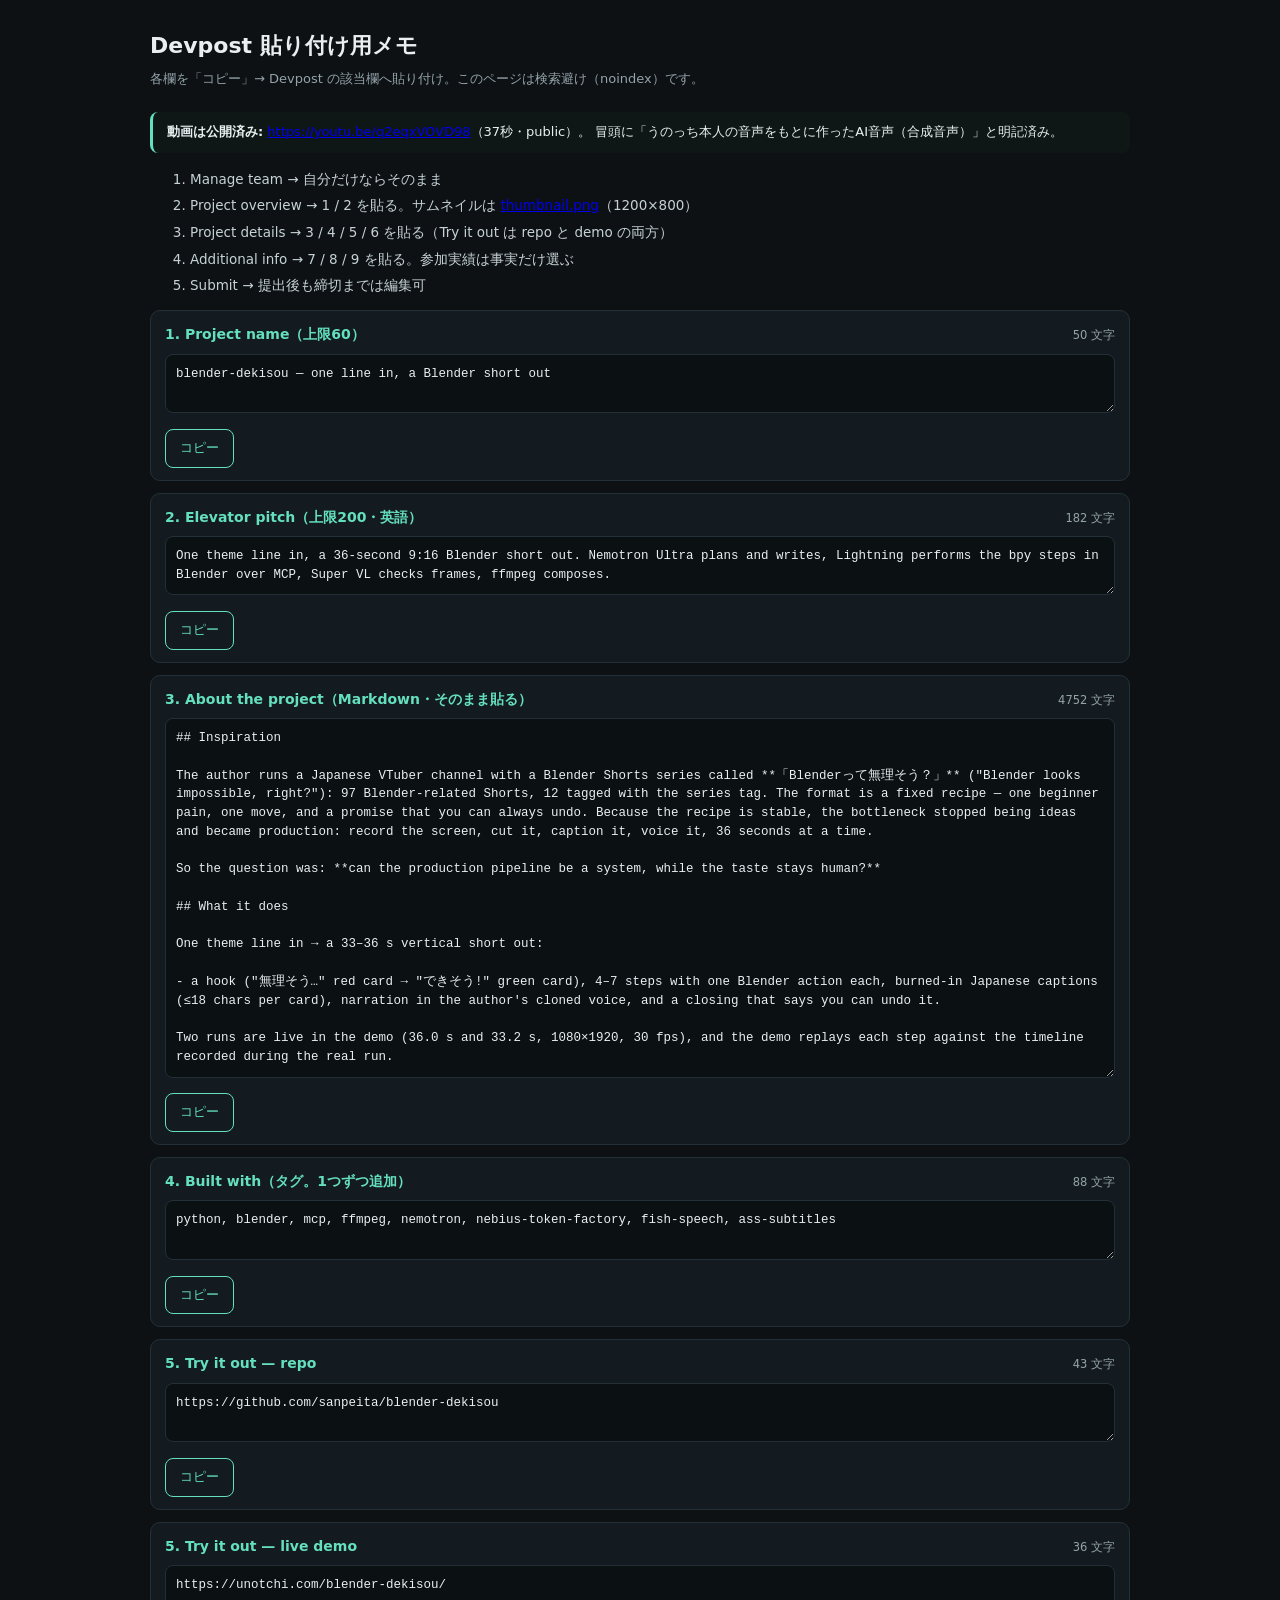
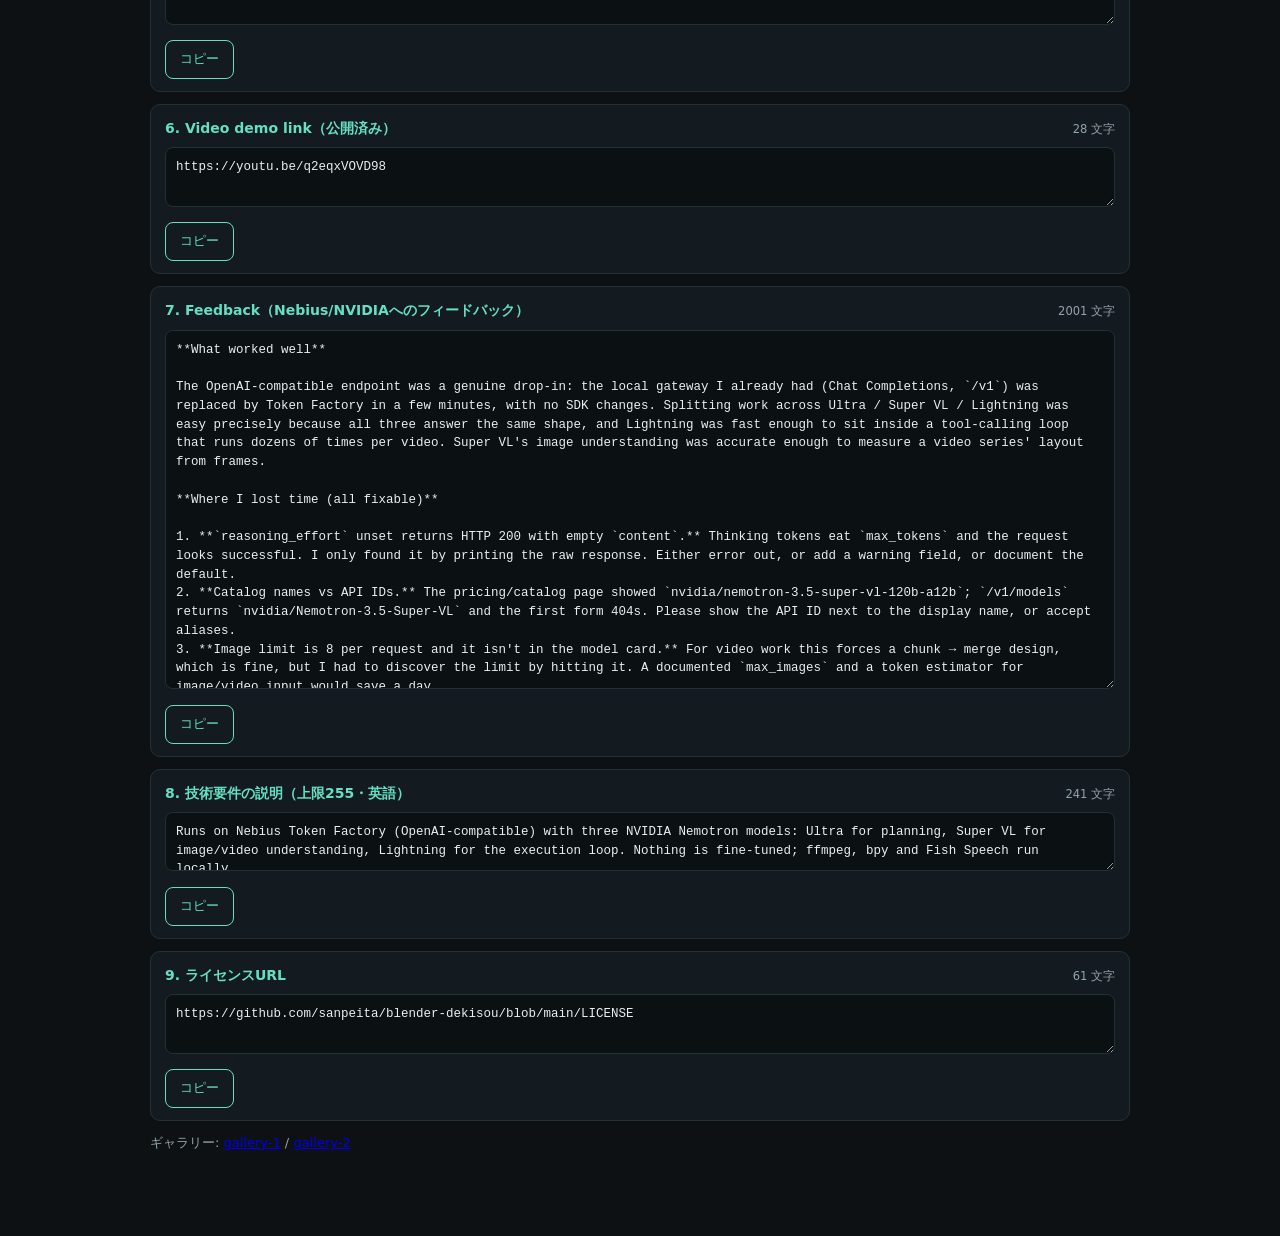
==== paste.html @ eb5b219c "devpost: public video link, paste sheet refresh" ====
<!doctype html>
<html lang="ja"><head><meta charset="utf-8">
<meta name="viewport" content="width=device-width, initial-scale=1">
<meta name="robots" content="noindex,nofollow">
<title>Devpost 貼り付け用 — blender-dekisou</title>
<style>
:root{--bg:#0d1114;--panel:#141b20;--line:#243038;--text:#e9eff1;--muted:#93a3aa;--accent:#64e0c0}
*{box-sizing:border-box}
body{margin:0;background:var(--bg);color:var(--text);font-family:"Yu Gothic UI",system-ui,sans-serif;line-height:1.6}
.wrap{width:min(980px,100% - 32px);margin:0 auto;padding:28px 0 60px}
h1{font-size:22px;margin:0 0 6px}
.note{font-size:13px;color:var(--muted);margin:0 0 22px}
.card{background:var(--panel);border:1px solid var(--line);border-radius:10px;padding:12px 14px;margin:12px 0}
.head{display:flex;align-items:baseline;gap:10px;margin-bottom:8px}
h2{font-size:14px;margin:0;color:var(--accent)}
.len{font-size:11.5px;color:var(--muted);margin-left:auto}
textarea{width:100%;background:#0b1013;color:var(--text);border:1px solid var(--line);border-radius:8px;
  padding:10px;font-family:ui-monospace,Menlo,Consolas,monospace;font-size:12.5px;line-height:1.5;resize:vertical}
.copy{margin-top:8px;padding:8px 14px;border-radius:8px;border:1px solid var(--accent);background:transparent;
  color:var(--accent);font:inherit;font-size:13px;cursor:pointer}
.copy:active{background:rgba(100,224,192,.15)}
ol.check{font-size:13.5px;color:#c6d2d6}
ol.check li{margin:5px 0}
.ok{border-left:3px solid var(--accent);background:#0f1716;padding:10px 14px;border-radius:8px;font-size:13px;margin:16px 0}
</style></head><body><div class="wrap">
<h1>Devpost 貼り付け用メモ</h1>
<p class="note">各欄を「コピー」→ Devpost の該当欄へ貼り付け。このページは検索避け（noindex）です。</p>

<div class="ok"><strong>動画は公開済み:</strong> <a href="https://youtu.be/q2eqxVOVD98">https://youtu.be/q2eqxVOVD98</a>（37秒・public）。
冒頭に「うのっち本人の音声をもとに作ったAI音声（合成音声）」と明記済み。</div>

<ol class="check">
<li>Manage team → 自分だけならそのまま</li>
<li>Project overview → 1 / 2 を貼る。サムネイルは <a href="thumbnail.png">thumbnail.png</a>（1200×800）</li>
<li>Project details → 3 / 4 / 5 / 6 を貼る（Try it out は repo と demo の両方）</li>
<li>Additional info → 7 / 8 / 9 を貼る。参加実績は事実だけ選ぶ</li>
<li>Submit → 提出後も締切までは編集可</li>
</ol>


<section class="card">
  <div class="head"><h2>1. Project name（上限60）</h2><span class="len">50 文字</span></div>
  <textarea id="f-name" rows="2" spellcheck="false">blender-dekisou — one line in, a Blender short out</textarea>
  <button class="copy" data-target="f-name">コピー</button>
</section>
<section class="card">
  <div class="head"><h2>2. Elevator pitch（上限200・英語）</h2><span class="len">182 文字</span></div>
  <textarea id="f-pitch" rows="2" spellcheck="false">One theme line in, a 36-second 9:16 Blender short out. Nemotron Ultra plans and writes, Lightning performs the bpy steps in Blender over MCP, Super VL checks frames, ffmpeg composes.</textarea>
  <button class="copy" data-target="f-pitch">コピー</button>
</section>
<section class="card">
  <div class="head"><h2>3. About the project（Markdown・そのまま貼る）</h2><span class="len">4752 文字</span></div>
  <textarea id="f-about" rows="18" spellcheck="false">## Inspiration

The author runs a Japanese VTuber channel with a Blender Shorts series called **「Blenderって無理そう？」** (&quot;Blender looks impossible, right?&quot;): 97 Blender-related Shorts, 12 tagged with the series tag. The format is a fixed recipe — one beginner pain, one move, and a promise that you can always undo. Because the recipe is stable, the bottleneck stopped being ideas and became production: record the screen, cut it, caption it, voice it, 36 seconds at a time.

So the question was: **can the production pipeline be a system, while the taste stays human?**

## What it does

One theme line in → a 33–36 s vertical short out:

- a hook (&quot;無理そう…&quot; red card → &quot;できそう!&quot; green card), 4–7 steps with one Blender action each, burned-in Japanese captions (≤18 chars per card), narration in the author&#x27;s cloned voice, and a closing that says you can undo it.

Two runs are live in the demo (36.0 s and 33.2 s, 1080×1920, 30 fps), and the demo replays each step against the timeline recorded during the real run.

## How we built it

The rule we held to: **the LLM never touches the video.** Models plan, write, watch and verify; ffmpeg and `bpy` do the deterministic work, so a bad model response fails loudly instead of silently producing a broken file.

- **Style extraction** — frames of past Shorts go to `Nemotron 3.5 Super VL`, which observes layout, caption density and pacing; `Nemotron 3 Ultra` merges those observations into `style.json`. Duration statistics were measured over 10 Shorts: median 41 s, range 27.8–65.0 s.
- **Script** — Ultra writes a JSON script with 4–7 steps. A validator rejects too many steps, captions over 18 characters, and unsafe APIs (`quit_blender`, `save_mainfile`, file deletion).
- **Voice** — Fish Speech 1.5 zero-shot from 30 s of the author&#x27;s own audio. Best-of-3 with automatic gates (ASR round-trip CER, F0, pauses); speaker similarity 0.944–0.966, VRAM peak 2.11 GB. Step durations are recomputed from the measured wav length, so captions and narration cannot drift.
- **Execution** — `Nemotron 3.5 Lightning` writes and repairs the `bpy` code, executed one step at a time over an MCP server inside Blender 5.2. The repair loop is real: `bpy.context.active_operator.segments = 8` raises, and the fix is to pass `segments=` to the operator instead.
- **Capture** — `viewport_screenshot` returns a camera render (no UI), so capture is `ffmpeg -f gdigrab` cropped to the Blender window rect, which keeps menus, gizmos and the outliner visible.
- **Composition** — ASS captions and hook cards, with each narration clip placed at the measured start of its step, rendered to 1080×1920 / 30 fps.

## Challenges

Most of the work was discovering behaviour nobody documents:

- Unset `reasoning_effort` → HTTP 200 with **empty content**, because thinking tokens consume `max_tokens`.
- The model&#x27;s catalog name is not its API ID (`nvidia/Nemotron-3.5-Super-VL`); guessing the `-120b-a12b` form returns 404.
- One request accepts at most **8 images**, so video has to be summarised per clip and merged by a text model.
- Blender&#x27;s MCP add-on leaves **two LISTEN sockets on the same port** when you `stop()` and immediately `start()`; connections then hang with no error.
- In ASS, `BorderStyle=3` takes the box colour from `OutlineColour`, and `\pos` kills auto-wrap — captions clipped at the frame edge.
- Recording the Python console instead of the 3D view (Shift+F4 leaves the area in CONSOLE).

## What we learned

- Splitting roles by **modality**, not by convenience, is what made this debuggable: the thing that verifies is a model that can *see*, and the thing that writes code is cheap and fast.
- Deterministic seams (ffmpeg, bpy) are what let a generative system be trusted on a deadline.
- Letting the harness say &quot;this step failed&quot; was worth more than smoothing over failures.

## What&#x27;s next

- The avatar zone: a clean VRM/PNG asset so the upper third can hold the character instead of the placeholder hook cards.
- Run the verifier loop in production (Super VL scores sampled frames, only failing steps go back to Ultra).
- A queue so a week of themes can be produced in one batch, and a second pass on the second video&#x27;s reveal, which is visible in a screenshot but not reliably in the recording.

## During the submission period

The design notes for a Nebius-based system date from 2026-10-09, but nothing was implemented then. **The harness, the repository, the demo page and the video were all built on 2026-10-27**, during the submission period. No part of this project was a pre-existing public application.

## Links

- Demo (recorded runs, step-synced): https://unotchi.com/blender-dekisou/
- Code (MIT): https://github.com/sanpeita/blender-dekisou
- Video (37 s): https://youtu.be/q2eqxVOVD98
</textarea>
  <button class="copy" data-target="f-about">コピー</button>
</section>
<section class="card">
  <div class="head"><h2>4. Built with（タグ。1つずつ追加）</h2><span class="len">88 文字</span></div>
  <textarea id="f-built" rows="2" spellcheck="false">python, blender, mcp, ffmpeg, nemotron, nebius-token-factory, fish-speech, ass-subtitles</textarea>
  <button class="copy" data-target="f-built">コピー</button>
</section>
<section class="card">
  <div class="head"><h2>5. Try it out — repo</h2><span class="len">43 文字</span></div>
  <textarea id="f-repo" rows="2" spellcheck="false">https://github.com/sanpeita/blender-dekisou</textarea>
  <button class="copy" data-target="f-repo">コピー</button>
</section>
<section class="card">
  <div class="head"><h2>5. Try it out — live demo</h2><span class="len">36 文字</span></div>
  <textarea id="f-demo" rows="2" spellcheck="false">https://unotchi.com/blender-dekisou/</textarea>
  <button class="copy" data-target="f-demo">コピー</button>
</section>
<section class="card">
  <div class="head"><h2>6. Video demo link（公開済み）</h2><span class="len">28 文字</span></div>
  <textarea id="f-video" rows="2" spellcheck="false">https://youtu.be/q2eqxVOVD98</textarea>
  <button class="copy" data-target="f-video">コピー</button>
</section>
<section class="card">
  <div class="head"><h2>7. Feedback（Nebius/NVIDIAへのフィードバック）</h2><span class="len">2001 文字</span></div>
  <textarea id="f-feedback" rows="18" spellcheck="false">**What worked well**

The OpenAI-compatible endpoint was a genuine drop-in: the local gateway I already had (Chat Completions, `/v1`) was replaced by Token Factory in a few minutes, with no SDK changes. Splitting work across Ultra / Super VL / Lightning was easy precisely because all three answer the same shape, and Lightning was fast enough to sit inside a tool-calling loop that runs dozens of times per video. Super VL&#x27;s image understanding was accurate enough to measure a video series&#x27; layout from frames.

**Where I lost time (all fixable)**

1. **`reasoning_effort` unset returns HTTP 200 with empty `content`.** Thinking tokens eat `max_tokens` and the request looks successful. I only found it by printing the raw response. Either error out, or add a warning field, or document the default.
2. **Catalog names vs API IDs.** The pricing/catalog page showed `nvidia/nemotron-3.5-super-vl-120b-a12b`; `/v1/models` returns `nvidia/Nemotron-3.5-Super-VL` and the first form 404s. Please show the API ID next to the display name, or accept aliases.
3. **Image limit is 8 per request and it isn&#x27;t in the model card.** For video work this forces a chunk → merge design, which is fine, but I had to discover the limit by hitting it. A documented `max_images` and a token estimator for image/video input would save a day.
4. **Usage accounting per request**: I would like `usage` to include cached/thinking token split so cost per step can be attributed without guessing.

**Small wishes**

- A `/v1/models` field for modality and context limits (currently I hard-code what I learned).
- A server-side &quot;frames from video&quot; helper, or guidance on sampling intervals for Super VL.

**Overall**

For a pipeline that must be reproducible on a 6 GB laptop GPU, this was the right platform: all heavy inference stayed remote, latency was predictable, and the three-model split mapped cleanly onto planner / verifier / executor. The failures I hit were all discoverability problems, not capability problems.
</textarea>
  <button class="copy" data-target="f-feedback">コピー</button>
</section>
<section class="card">
  <div class="head"><h2>8. 技術要件の説明（上限255・英語）</h2><span class="len">241 文字</span></div>
  <textarea id="f-tech" rows="2" spellcheck="false">Runs on Nebius Token Factory (OpenAI-compatible) with three NVIDIA Nemotron models: Ultra for planning, Super VL for image/video understanding, Lightning for the execution loop. Nothing is fine-tuned; ffmpeg, bpy and Fish Speech run locally.</textarea>
  <button class="copy" data-target="f-tech">コピー</button>
</section>
<section class="card">
  <div class="head"><h2>9. ライセンスURL</h2><span class="len">61 文字</span></div>
  <textarea id="f-license" rows="2" spellcheck="false">https://github.com/sanpeita/blender-dekisou/blob/main/LICENSE</textarea>
  <button class="copy" data-target="f-license">コピー</button>
</section>

<p class="note">ギャラリー: <a href="gallery-1.png">gallery-1</a> / <a href="gallery-2.png">gallery-2</a></p>

<script>
document.querySelectorAll('.copy').forEach(b=>{
  b.addEventListener('click', async ()=>{
    const t=document.getElementById(b.dataset.target);
    try{ await navigator.clipboard.writeText(t.value); }
    catch(e){ t.select(); document.execCommand('copy'); }
    const o=b.textContent; b.textContent='コピーしました'; setTimeout(()=>b.textContent=o,1200);
  });
});
</script>
</div></body></html>
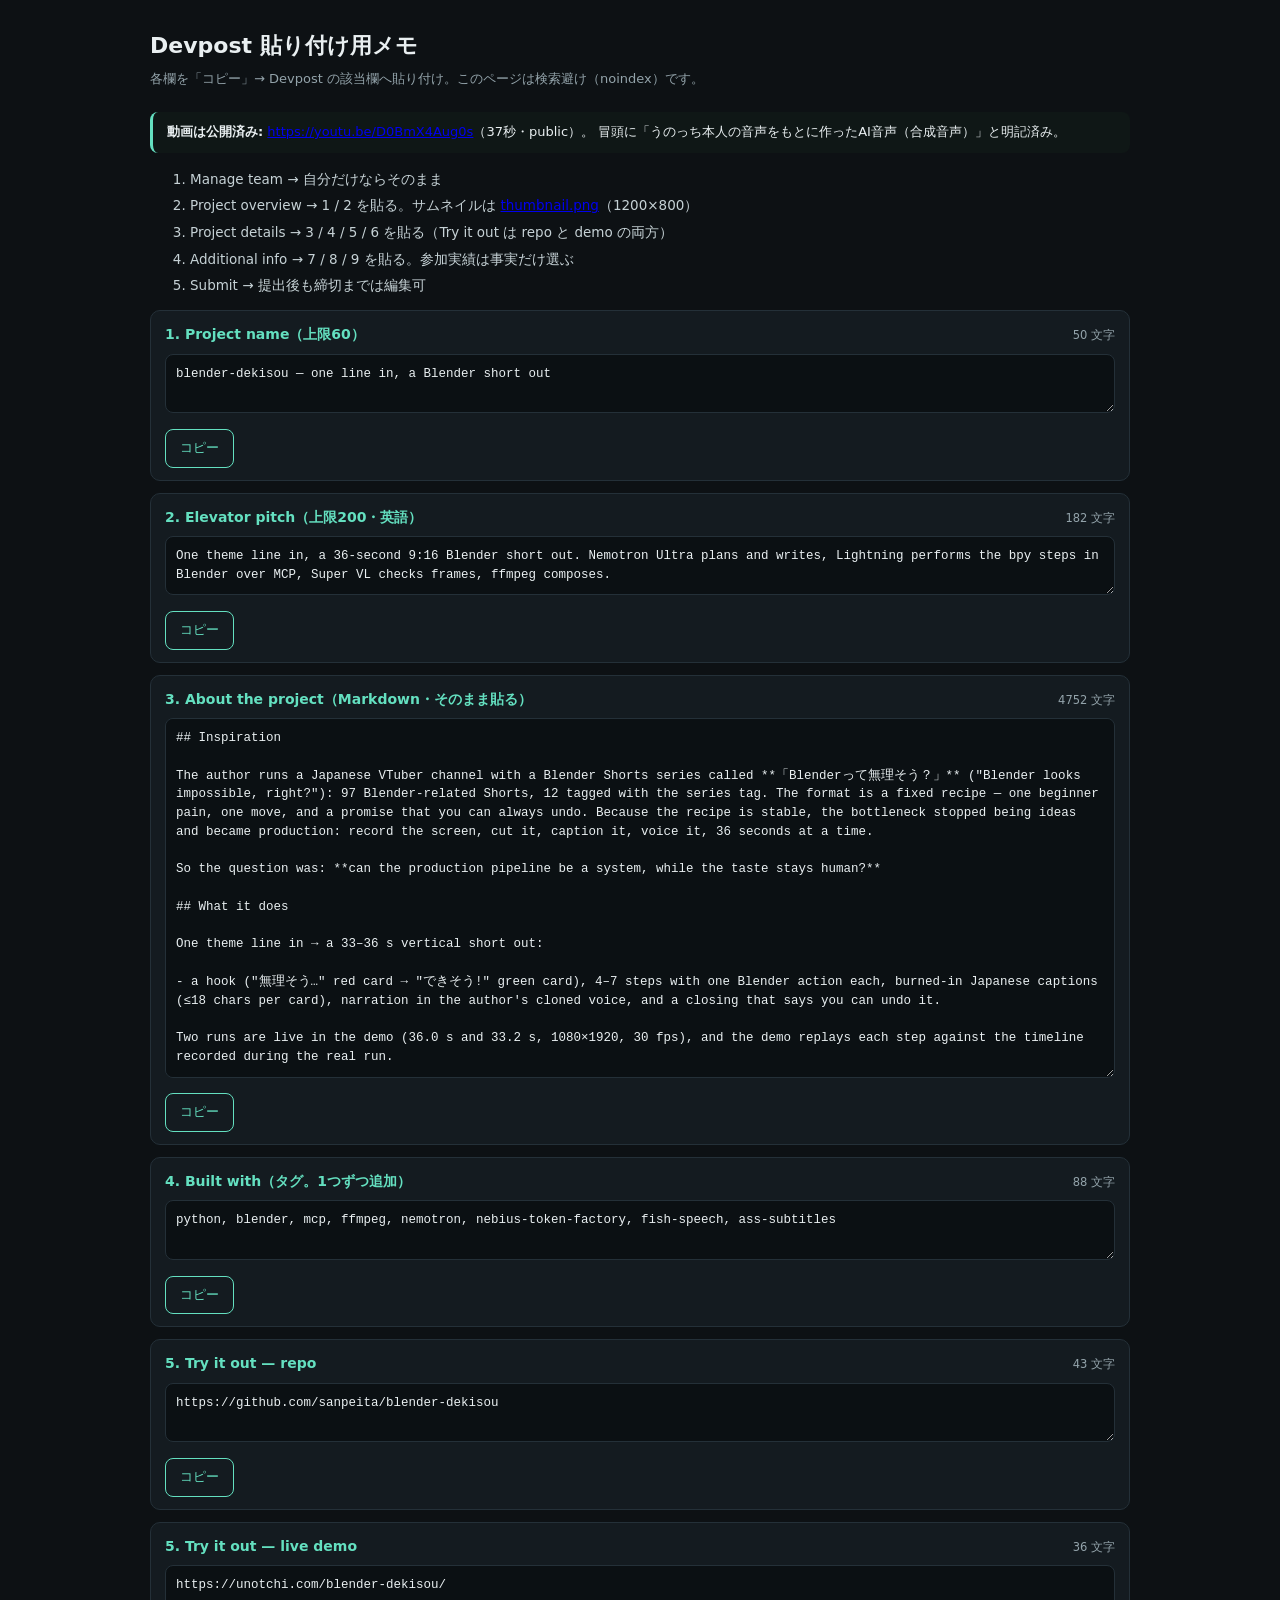
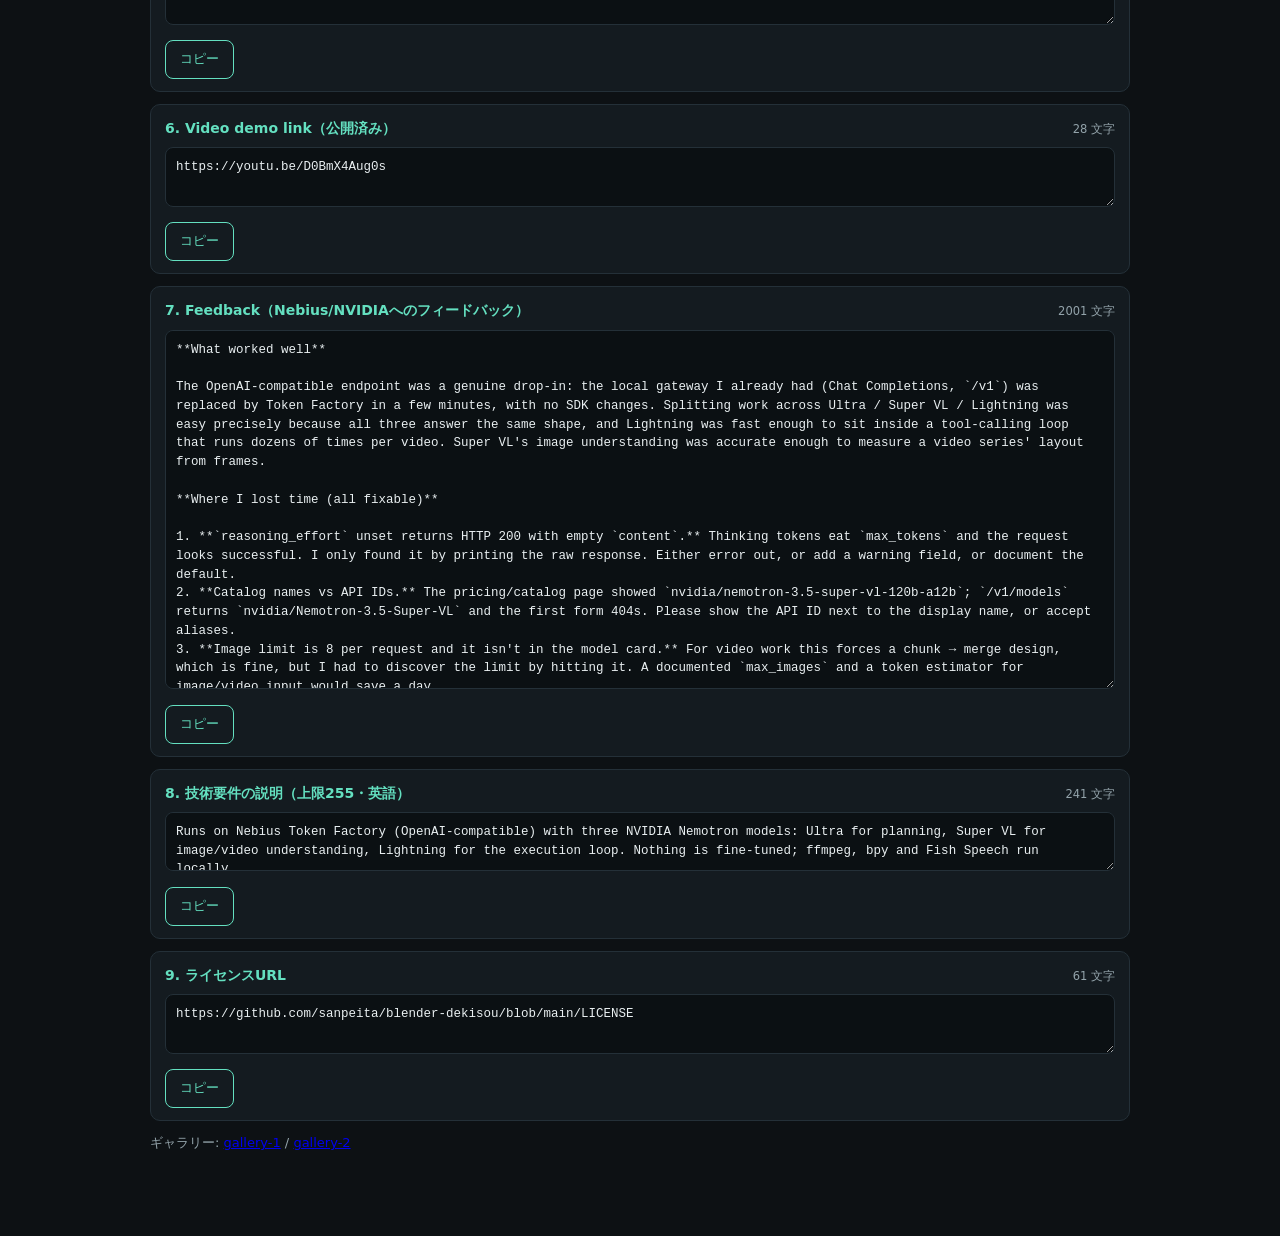
==== commit aaa8a5c4: "paste sheet: point to the new public demo video" ====
--- a/paste.html
+++ b/paste.html
@@ -1,180 +1,180 @@
-<!doctype html>
-<html lang="ja"><head><meta charset="utf-8">
-<meta name="viewport" content="width=device-width, initial-scale=1">
-<meta name="robots" content="noindex,nofollow">
-<title>Devpost 貼り付け用 — blender-dekisou</title>
-<style>
-:root{--bg:#0d1114;--panel:#141b20;--line:#243038;--text:#e9eff1;--muted:#93a3aa;--accent:#64e0c0}
-*{box-sizing:border-box}
-body{margin:0;background:var(--bg);color:var(--text);font-family:"Yu Gothic UI",system-ui,sans-serif;line-height:1.6}
-.wrap{width:min(980px,100% - 32px);margin:0 auto;padding:28px 0 60px}
-h1{font-size:22px;margin:0 0 6px}
-.note{font-size:13px;color:var(--muted);margin:0 0 22px}
-.card{background:var(--panel);border:1px solid var(--line);border-radius:10px;padding:12px 14px;margin:12px 0}
-.head{display:flex;align-items:baseline;gap:10px;margin-bottom:8px}
-h2{font-size:14px;margin:0;color:var(--accent)}
-.len{font-size:11.5px;color:var(--muted);margin-left:auto}
-textarea{width:100%;background:#0b1013;color:var(--text);border:1px solid var(--line);border-radius:8px;
-  padding:10px;font-family:ui-monospace,Menlo,Consolas,monospace;font-size:12.5px;line-height:1.5;resize:vertical}
-.copy{margin-top:8px;padding:8px 14px;border-radius:8px;border:1px solid var(--accent);background:transparent;
-  color:var(--accent);font:inherit;font-size:13px;cursor:pointer}
-.copy:active{background:rgba(100,224,192,.15)}
-ol.check{font-size:13.5px;color:#c6d2d6}
-ol.check li{margin:5px 0}
-.ok{border-left:3px solid var(--accent);background:#0f1716;padding:10px 14px;border-radius:8px;font-size:13px;margin:16px 0}
-</style></head><body><div class="wrap">
-<h1>Devpost 貼り付け用メモ</h1>
-<p class="note">各欄を「コピー」→ Devpost の該当欄へ貼り付け。このページは検索避け（noindex）です。</p>
-
-<div class="ok"><strong>動画は公開済み:</strong> <a href="https://youtu.be/q2eqxVOVD98">https://youtu.be/q2eqxVOVD98</a>（37秒・public）。
-冒頭に「うのっち本人の音声をもとに作ったAI音声（合成音声）」と明記済み。</div>
-
-<ol class="check">
-<li>Manage team → 自分だけならそのまま</li>
-<li>Project overview → 1 / 2 を貼る。サムネイルは <a href="thumbnail.png">thumbnail.png</a>（1200×800）</li>
-<li>Project details → 3 / 4 / 5 / 6 を貼る（Try it out は repo と demo の両方）</li>
-<li>Additional info → 7 / 8 / 9 を貼る。参加実績は事実だけ選ぶ</li>
-<li>Submit → 提出後も締切までは編集可</li>
-</ol>
-
-
-<section class="card">
-  <div class="head"><h2>1. Project name（上限60）</h2><span class="len">50 文字</span></div>
-  <textarea id="f-name" rows="2" spellcheck="false">blender-dekisou — one line in, a Blender short out</textarea>
-  <button class="copy" data-target="f-name">コピー</button>
-</section>
-<section class="card">
-  <div class="head"><h2>2. Elevator pitch（上限200・英語）</h2><span class="len">182 文字</span></div>
-  <textarea id="f-pitch" rows="2" spellcheck="false">One theme line in, a 36-second 9:16 Blender short out. Nemotron Ultra plans and writes, Lightning performs the bpy steps in Blender over MCP, Super VL checks frames, ffmpeg composes.</textarea>
-  <button class="copy" data-target="f-pitch">コピー</button>
-</section>
-<section class="card">
-  <div class="head"><h2>3. About the project（Markdown・そのまま貼る）</h2><span class="len">4752 文字</span></div>
-  <textarea id="f-about" rows="18" spellcheck="false">## Inspiration
-
-The author runs a Japanese VTuber channel with a Blender Shorts series called **「Blenderって無理そう？」** (&quot;Blender looks impossible, right?&quot;): 97 Blender-related Shorts, 12 tagged with the series tag. The format is a fixed recipe — one beginner pain, one move, and a promise that you can always undo. Because the recipe is stable, the bottleneck stopped being ideas and became production: record the screen, cut it, caption it, voice it, 36 seconds at a time.
-
-So the question was: **can the production pipeline be a system, while the taste stays human?**
-
-## What it does
-
-One theme line in → a 33–36 s vertical short out:
-
-- a hook (&quot;無理そう…&quot; red card → &quot;できそう!&quot; green card), 4–7 steps with one Blender action each, burned-in Japanese captions (≤18 chars per card), narration in the author&#x27;s cloned voice, and a closing that says you can undo it.
-
-Two runs are live in the demo (36.0 s and 33.2 s, 1080×1920, 30 fps), and the demo replays each step against the timeline recorded during the real run.
-
-## How we built it
-
-The rule we held to: **the LLM never touches the video.** Models plan, write, watch and verify; ffmpeg and `bpy` do the deterministic work, so a bad model response fails loudly instead of silently producing a broken file.
-
-- **Style extraction** — frames of past Shorts go to `Nemotron 3.5 Super VL`, which observes layout, caption density and pacing; `Nemotron 3 Ultra` merges those observations into `style.json`. Duration statistics were measured over 10 Shorts: median 41 s, range 27.8–65.0 s.
-- **Script** — Ultra writes a JSON script with 4–7 steps. A validator rejects too many steps, captions over 18 characters, and unsafe APIs (`quit_blender`, `save_mainfile`, file deletion).
-- **Voice** — Fish Speech 1.5 zero-shot from 30 s of the author&#x27;s own audio. Best-of-3 with automatic gates (ASR round-trip CER, F0, pauses); speaker similarity 0.944–0.966, VRAM peak 2.11 GB. Step durations are recomputed from the measured wav length, so captions and narration cannot drift.
-- **Execution** — `Nemotron 3.5 Lightning` writes and repairs the `bpy` code, executed one step at a time over an MCP server inside Blender 5.2. The repair loop is real: `bpy.context.active_operator.segments = 8` raises, and the fix is to pass `segments=` to the operator instead.
-- **Capture** — `viewport_screenshot` returns a camera render (no UI), so capture is `ffmpeg -f gdigrab` cropped to the Blender window rect, which keeps menus, gizmos and the outliner visible.
-- **Composition** — ASS captions and hook cards, with each narration clip placed at the measured start of its step, rendered to 1080×1920 / 30 fps.
-
-## Challenges
-
-Most of the work was discovering behaviour nobody documents:
-
-- Unset `reasoning_effort` → HTTP 200 with **empty content**, because thinking tokens consume `max_tokens`.
-- The model&#x27;s catalog name is not its API ID (`nvidia/Nemotron-3.5-Super-VL`); guessing the `-120b-a12b` form returns 404.
-- One request accepts at most **8 images**, so video has to be summarised per clip and merged by a text model.
-- Blender&#x27;s MCP add-on leaves **two LISTEN sockets on the same port** when you `stop()` and immediately `start()`; connections then hang with no error.
-- In ASS, `BorderStyle=3` takes the box colour from `OutlineColour`, and `\pos` kills auto-wrap — captions clipped at the frame edge.
-- Recording the Python console instead of the 3D view (Shift+F4 leaves the area in CONSOLE).
-
-## What we learned
-
-- Splitting roles by **modality**, not by convenience, is what made this debuggable: the thing that verifies is a model that can *see*, and the thing that writes code is cheap and fast.
-- Deterministic seams (ffmpeg, bpy) are what let a generative system be trusted on a deadline.
-- Letting the harness say &quot;this step failed&quot; was worth more than smoothing over failures.
-
-## What&#x27;s next
-
-- The avatar zone: a clean VRM/PNG asset so the upper third can hold the character instead of the placeholder hook cards.
-- Run the verifier loop in production (Super VL scores sampled frames, only failing steps go back to Ultra).
-- A queue so a week of themes can be produced in one batch, and a second pass on the second video&#x27;s reveal, which is visible in a screenshot but not reliably in the recording.
-
-## During the submission period
-
-The design notes for a Nebius-based system date from 2026-10-09, but nothing was implemented then. **The harness, the repository, the demo page and the video were all built on 2026-10-27**, during the submission period. No part of this project was a pre-existing public application.
-
-## Links
-
-- Demo (recorded runs, step-synced): https://unotchi.com/blender-dekisou/
-- Code (MIT): https://github.com/sanpeita/blender-dekisou
-- Video (37 s): https://youtu.be/q2eqxVOVD98
-</textarea>
-  <button class="copy" data-target="f-about">コピー</button>
-</section>
-<section class="card">
-  <div class="head"><h2>4. Built with（タグ。1つずつ追加）</h2><span class="len">88 文字</span></div>
-  <textarea id="f-built" rows="2" spellcheck="false">python, blender, mcp, ffmpeg, nemotron, nebius-token-factory, fish-speech, ass-subtitles</textarea>
-  <button class="copy" data-target="f-built">コピー</button>
-</section>
-<section class="card">
-  <div class="head"><h2>5. Try it out — repo</h2><span class="len">43 文字</span></div>
-  <textarea id="f-repo" rows="2" spellcheck="false">https://github.com/sanpeita/blender-dekisou</textarea>
-  <button class="copy" data-target="f-repo">コピー</button>
-</section>
-<section class="card">
-  <div class="head"><h2>5. Try it out — live demo</h2><span class="len">36 文字</span></div>
-  <textarea id="f-demo" rows="2" spellcheck="false">https://unotchi.com/blender-dekisou/</textarea>
-  <button class="copy" data-target="f-demo">コピー</button>
-</section>
-<section class="card">
-  <div class="head"><h2>6. Video demo link（公開済み）</h2><span class="len">28 文字</span></div>
-  <textarea id="f-video" rows="2" spellcheck="false">https://youtu.be/q2eqxVOVD98</textarea>
-  <button class="copy" data-target="f-video">コピー</button>
-</section>
-<section class="card">
-  <div class="head"><h2>7. Feedback（Nebius/NVIDIAへのフィードバック）</h2><span class="len">2001 文字</span></div>
-  <textarea id="f-feedback" rows="18" spellcheck="false">**What worked well**
-
-The OpenAI-compatible endpoint was a genuine drop-in: the local gateway I already had (Chat Completions, `/v1`) was replaced by Token Factory in a few minutes, with no SDK changes. Splitting work across Ultra / Super VL / Lightning was easy precisely because all three answer the same shape, and Lightning was fast enough to sit inside a tool-calling loop that runs dozens of times per video. Super VL&#x27;s image understanding was accurate enough to measure a video series&#x27; layout from frames.
-
-**Where I lost time (all fixable)**
-
-1. **`reasoning_effort` unset returns HTTP 200 with empty `content`.** Thinking tokens eat `max_tokens` and the request looks successful. I only found it by printing the raw response. Either error out, or add a warning field, or document the default.
-2. **Catalog names vs API IDs.** The pricing/catalog page showed `nvidia/nemotron-3.5-super-vl-120b-a12b`; `/v1/models` returns `nvidia/Nemotron-3.5-Super-VL` and the first form 404s. Please show the API ID next to the display name, or accept aliases.
-3. **Image limit is 8 per request and it isn&#x27;t in the model card.** For video work this forces a chunk → merge design, which is fine, but I had to discover the limit by hitting it. A documented `max_images` and a token estimator for image/video input would save a day.
-4. **Usage accounting per request**: I would like `usage` to include cached/thinking token split so cost per step can be attributed without guessing.
-
-**Small wishes**
-
-- A `/v1/models` field for modality and context limits (currently I hard-code what I learned).
-- A server-side &quot;frames from video&quot; helper, or guidance on sampling intervals for Super VL.
-
-**Overall**
-
-For a pipeline that must be reproducible on a 6 GB laptop GPU, this was the right platform: all heavy inference stayed remote, latency was predictable, and the three-model split mapped cleanly onto planner / verifier / executor. The failures I hit were all discoverability problems, not capability problems.
-</textarea>
-  <button class="copy" data-target="f-feedback">コピー</button>
-</section>
-<section class="card">
-  <div class="head"><h2>8. 技術要件の説明（上限255・英語）</h2><span class="len">241 文字</span></div>
-  <textarea id="f-tech" rows="2" spellcheck="false">Runs on Nebius Token Factory (OpenAI-compatible) with three NVIDIA Nemotron models: Ultra for planning, Super VL for image/video understanding, Lightning for the execution loop. Nothing is fine-tuned; ffmpeg, bpy and Fish Speech run locally.</textarea>
-  <button class="copy" data-target="f-tech">コピー</button>
-</section>
-<section class="card">
-  <div class="head"><h2>9. ライセンスURL</h2><span class="len">61 文字</span></div>
-  <textarea id="f-license" rows="2" spellcheck="false">https://github.com/sanpeita/blender-dekisou/blob/main/LICENSE</textarea>
-  <button class="copy" data-target="f-license">コピー</button>
-</section>
-
-<p class="note">ギャラリー: <a href="gallery-1.png">gallery-1</a> / <a href="gallery-2.png">gallery-2</a></p>
-
-<script>
-document.querySelectorAll('.copy').forEach(b=>{
-  b.addEventListener('click', async ()=>{
-    const t=document.getElementById(b.dataset.target);
-    try{ await navigator.clipboard.writeText(t.value); }
-    catch(e){ t.select(); document.execCommand('copy'); }
-    const o=b.textContent; b.textContent='コピーしました'; setTimeout(()=>b.textContent=o,1200);
-  });
-});
-</script>
+<!doctype html>
+<html lang="ja"><head><meta charset="utf-8">
+<meta name="viewport" content="width=device-width, initial-scale=1">
+<meta name="robots" content="noindex,nofollow">
+<title>Devpost 貼り付け用 — blender-dekisou</title>
+<style>
+:root{--bg:#0d1114;--panel:#141b20;--line:#243038;--text:#e9eff1;--muted:#93a3aa;--accent:#64e0c0}
+*{box-sizing:border-box}
+body{margin:0;background:var(--bg);color:var(--text);font-family:"Yu Gothic UI",system-ui,sans-serif;line-height:1.6}
+.wrap{width:min(980px,100% - 32px);margin:0 auto;padding:28px 0 60px}
+h1{font-size:22px;margin:0 0 6px}
+.note{font-size:13px;color:var(--muted);margin:0 0 22px}
+.card{background:var(--panel);border:1px solid var(--line);border-radius:10px;padding:12px 14px;margin:12px 0}
+.head{display:flex;align-items:baseline;gap:10px;margin-bottom:8px}
+h2{font-size:14px;margin:0;color:var(--accent)}
+.len{font-size:11.5px;color:var(--muted);margin-left:auto}
+textarea{width:100%;background:#0b1013;color:var(--text);border:1px solid var(--line);border-radius:8px;
+  padding:10px;font-family:ui-monospace,Menlo,Consolas,monospace;font-size:12.5px;line-height:1.5;resize:vertical}
+.copy{margin-top:8px;padding:8px 14px;border-radius:8px;border:1px solid var(--accent);background:transparent;
+  color:var(--accent);font:inherit;font-size:13px;cursor:pointer}
+.copy:active{background:rgba(100,224,192,.15)}
+ol.check{font-size:13.5px;color:#c6d2d6}
+ol.check li{margin:5px 0}
+.ok{border-left:3px solid var(--accent);background:#0f1716;padding:10px 14px;border-radius:8px;font-size:13px;margin:16px 0}
+</style></head><body><div class="wrap">
+<h1>Devpost 貼り付け用メモ</h1>
+<p class="note">各欄を「コピー」→ Devpost の該当欄へ貼り付け。このページは検索避け（noindex）です。</p>
+
+<div class="ok"><strong>動画は公開済み:</strong> <a href="https://youtu.be/D0BmX4Aug0s">https://youtu.be/D0BmX4Aug0s</a>（37秒・public）。
+冒頭に「うのっち本人の音声をもとに作ったAI音声（合成音声）」と明記済み。</div>
+
+<ol class="check">
+<li>Manage team → 自分だけならそのまま</li>
+<li>Project overview → 1 / 2 を貼る。サムネイルは <a href="thumbnail.png">thumbnail.png</a>（1200×800）</li>
+<li>Project details → 3 / 4 / 5 / 6 を貼る（Try it out は repo と demo の両方）</li>
+<li>Additional info → 7 / 8 / 9 を貼る。参加実績は事実だけ選ぶ</li>
+<li>Submit → 提出後も締切までは編集可</li>
+</ol>
+
+
+<section class="card">
+  <div class="head"><h2>1. Project name（上限60）</h2><span class="len">50 文字</span></div>
+  <textarea id="f-name" rows="2" spellcheck="false">blender-dekisou — one line in, a Blender short out</textarea>
+  <button class="copy" data-target="f-name">コピー</button>
+</section>
+<section class="card">
+  <div class="head"><h2>2. Elevator pitch（上限200・英語）</h2><span class="len">182 文字</span></div>
+  <textarea id="f-pitch" rows="2" spellcheck="false">One theme line in, a 36-second 9:16 Blender short out. Nemotron Ultra plans and writes, Lightning performs the bpy steps in Blender over MCP, Super VL checks frames, ffmpeg composes.</textarea>
+  <button class="copy" data-target="f-pitch">コピー</button>
+</section>
+<section class="card">
+  <div class="head"><h2>3. About the project（Markdown・そのまま貼る）</h2><span class="len">4752 文字</span></div>
+  <textarea id="f-about" rows="18" spellcheck="false">## Inspiration
+
+The author runs a Japanese VTuber channel with a Blender Shorts series called **「Blenderって無理そう？」** (&quot;Blender looks impossible, right?&quot;): 97 Blender-related Shorts, 12 tagged with the series tag. The format is a fixed recipe — one beginner pain, one move, and a promise that you can always undo. Because the recipe is stable, the bottleneck stopped being ideas and became production: record the screen, cut it, caption it, voice it, 36 seconds at a time.
+
+So the question was: **can the production pipeline be a system, while the taste stays human?**
+
+## What it does
+
+One theme line in → a 33–36 s vertical short out:
+
+- a hook (&quot;無理そう…&quot; red card → &quot;できそう!&quot; green card), 4–7 steps with one Blender action each, burned-in Japanese captions (≤18 chars per card), narration in the author&#x27;s cloned voice, and a closing that says you can undo it.
+
+Two runs are live in the demo (36.0 s and 33.2 s, 1080×1920, 30 fps), and the demo replays each step against the timeline recorded during the real run.
+
+## How we built it
+
+The rule we held to: **the LLM never touches the video.** Models plan, write, watch and verify; ffmpeg and `bpy` do the deterministic work, so a bad model response fails loudly instead of silently producing a broken file.
+
+- **Style extraction** — frames of past Shorts go to `Nemotron 3.5 Super VL`, which observes layout, caption density and pacing; `Nemotron 3 Ultra` merges those observations into `style.json`. Duration statistics were measured over 10 Shorts: median 41 s, range 27.8–65.0 s.
+- **Script** — Ultra writes a JSON script with 4–7 steps. A validator rejects too many steps, captions over 18 characters, and unsafe APIs (`quit_blender`, `save_mainfile`, file deletion).
+- **Voice** — Fish Speech 1.5 zero-shot from 30 s of the author&#x27;s own audio. Best-of-3 with automatic gates (ASR round-trip CER, F0, pauses); speaker similarity 0.944–0.966, VRAM peak 2.11 GB. Step durations are recomputed from the measured wav length, so captions and narration cannot drift.
+- **Execution** — `Nemotron 3.5 Lightning` writes and repairs the `bpy` code, executed one step at a time over an MCP server inside Blender 5.2. The repair loop is real: `bpy.context.active_operator.segments = 8` raises, and the fix is to pass `segments=` to the operator instead.
+- **Capture** — `viewport_screenshot` returns a camera render (no UI), so capture is `ffmpeg -f gdigrab` cropped to the Blender window rect, which keeps menus, gizmos and the outliner visible.
+- **Composition** — ASS captions and hook cards, with each narration clip placed at the measured start of its step, rendered to 1080×1920 / 30 fps.
+
+## Challenges
+
+Most of the work was discovering behaviour nobody documents:
+
+- Unset `reasoning_effort` → HTTP 200 with **empty content**, because thinking tokens consume `max_tokens`.
+- The model&#x27;s catalog name is not its API ID (`nvidia/Nemotron-3.5-Super-VL`); guessing the `-120b-a12b` form returns 404.
+- One request accepts at most **8 images**, so video has to be summarised per clip and merged by a text model.
+- Blender&#x27;s MCP add-on leaves **two LISTEN sockets on the same port** when you `stop()` and immediately `start()`; connections then hang with no error.
+- In ASS, `BorderStyle=3` takes the box colour from `OutlineColour`, and `\pos` kills auto-wrap — captions clipped at the frame edge.
+- Recording the Python console instead of the 3D view (Shift+F4 leaves the area in CONSOLE).
+
+## What we learned
+
+- Splitting roles by **modality**, not by convenience, is what made this debuggable: the thing that verifies is a model that can *see*, and the thing that writes code is cheap and fast.
+- Deterministic seams (ffmpeg, bpy) are what let a generative system be trusted on a deadline.
+- Letting the harness say &quot;this step failed&quot; was worth more than smoothing over failures.
+
+## What&#x27;s next
+
+- The avatar zone: a clean VRM/PNG asset so the upper third can hold the character instead of the placeholder hook cards.
+- Run the verifier loop in production (Super VL scores sampled frames, only failing steps go back to Ultra).
+- A queue so a week of themes can be produced in one batch, and a second pass on the second video&#x27;s reveal, which is visible in a screenshot but not reliably in the recording.
+
+## During the submission period
+
+The design notes for a Nebius-based system date from 2026-10-09, but nothing was implemented then. **The harness, the repository, the demo page and the video were all built on 2026-10-27**, during the submission period. No part of this project was a pre-existing public application.
+
+## Links
+
+- Demo (recorded runs, step-synced): https://unotchi.com/blender-dekisou/
+- Code (MIT): https://github.com/sanpeita/blender-dekisou
+- Video (37 s): https://youtu.be/D0BmX4Aug0s
+</textarea>
+  <button class="copy" data-target="f-about">コピー</button>
+</section>
+<section class="card">
+  <div class="head"><h2>4. Built with（タグ。1つずつ追加）</h2><span class="len">88 文字</span></div>
+  <textarea id="f-built" rows="2" spellcheck="false">python, blender, mcp, ffmpeg, nemotron, nebius-token-factory, fish-speech, ass-subtitles</textarea>
+  <button class="copy" data-target="f-built">コピー</button>
+</section>
+<section class="card">
+  <div class="head"><h2>5. Try it out — repo</h2><span class="len">43 文字</span></div>
+  <textarea id="f-repo" rows="2" spellcheck="false">https://github.com/sanpeita/blender-dekisou</textarea>
+  <button class="copy" data-target="f-repo">コピー</button>
+</section>
+<section class="card">
+  <div class="head"><h2>5. Try it out — live demo</h2><span class="len">36 文字</span></div>
+  <textarea id="f-demo" rows="2" spellcheck="false">https://unotchi.com/blender-dekisou/</textarea>
+  <button class="copy" data-target="f-demo">コピー</button>
+</section>
+<section class="card">
+  <div class="head"><h2>6. Video demo link（公開済み）</h2><span class="len">28 文字</span></div>
+  <textarea id="f-video" rows="2" spellcheck="false">https://youtu.be/D0BmX4Aug0s</textarea>
+  <button class="copy" data-target="f-video">コピー</button>
+</section>
+<section class="card">
+  <div class="head"><h2>7. Feedback（Nebius/NVIDIAへのフィードバック）</h2><span class="len">2001 文字</span></div>
+  <textarea id="f-feedback" rows="18" spellcheck="false">**What worked well**
+
+The OpenAI-compatible endpoint was a genuine drop-in: the local gateway I already had (Chat Completions, `/v1`) was replaced by Token Factory in a few minutes, with no SDK changes. Splitting work across Ultra / Super VL / Lightning was easy precisely because all three answer the same shape, and Lightning was fast enough to sit inside a tool-calling loop that runs dozens of times per video. Super VL&#x27;s image understanding was accurate enough to measure a video series&#x27; layout from frames.
+
+**Where I lost time (all fixable)**
+
+1. **`reasoning_effort` unset returns HTTP 200 with empty `content`.** Thinking tokens eat `max_tokens` and the request looks successful. I only found it by printing the raw response. Either error out, or add a warning field, or document the default.
+2. **Catalog names vs API IDs.** The pricing/catalog page showed `nvidia/nemotron-3.5-super-vl-120b-a12b`; `/v1/models` returns `nvidia/Nemotron-3.5-Super-VL` and the first form 404s. Please show the API ID next to the display name, or accept aliases.
+3. **Image limit is 8 per request and it isn&#x27;t in the model card.** For video work this forces a chunk → merge design, which is fine, but I had to discover the limit by hitting it. A documented `max_images` and a token estimator for image/video input would save a day.
+4. **Usage accounting per request**: I would like `usage` to include cached/thinking token split so cost per step can be attributed without guessing.
+
+**Small wishes**
+
+- A `/v1/models` field for modality and context limits (currently I hard-code what I learned).
+- A server-side &quot;frames from video&quot; helper, or guidance on sampling intervals for Super VL.
+
+**Overall**
+
+For a pipeline that must be reproducible on a 6 GB laptop GPU, this was the right platform: all heavy inference stayed remote, latency was predictable, and the three-model split mapped cleanly onto planner / verifier / executor. The failures I hit were all discoverability problems, not capability problems.
+</textarea>
+  <button class="copy" data-target="f-feedback">コピー</button>
+</section>
+<section class="card">
+  <div class="head"><h2>8. 技術要件の説明（上限255・英語）</h2><span class="len">241 文字</span></div>
+  <textarea id="f-tech" rows="2" spellcheck="false">Runs on Nebius Token Factory (OpenAI-compatible) with three NVIDIA Nemotron models: Ultra for planning, Super VL for image/video understanding, Lightning for the execution loop. Nothing is fine-tuned; ffmpeg, bpy and Fish Speech run locally.</textarea>
+  <button class="copy" data-target="f-tech">コピー</button>
+</section>
+<section class="card">
+  <div class="head"><h2>9. ライセンスURL</h2><span class="len">61 文字</span></div>
+  <textarea id="f-license" rows="2" spellcheck="false">https://github.com/sanpeita/blender-dekisou/blob/main/LICENSE</textarea>
+  <button class="copy" data-target="f-license">コピー</button>
+</section>
+
+<p class="note">ギャラリー: <a href="gallery-1.png">gallery-1</a> / <a href="gallery-2.png">gallery-2</a></p>
+
+<script>
+document.querySelectorAll('.copy').forEach(b=>{
+  b.addEventListener('click', async ()=>{
+    const t=document.getElementById(b.dataset.target);
+    try{ await navigator.clipboard.writeText(t.value); }
+    catch(e){ t.select(); document.execCommand('copy'); }
+    const o=b.textContent; b.textContent='コピーしました'; setTimeout(()=>b.textContent=o,1200);
+  });
+});
+</script>
 </div></body></html>
